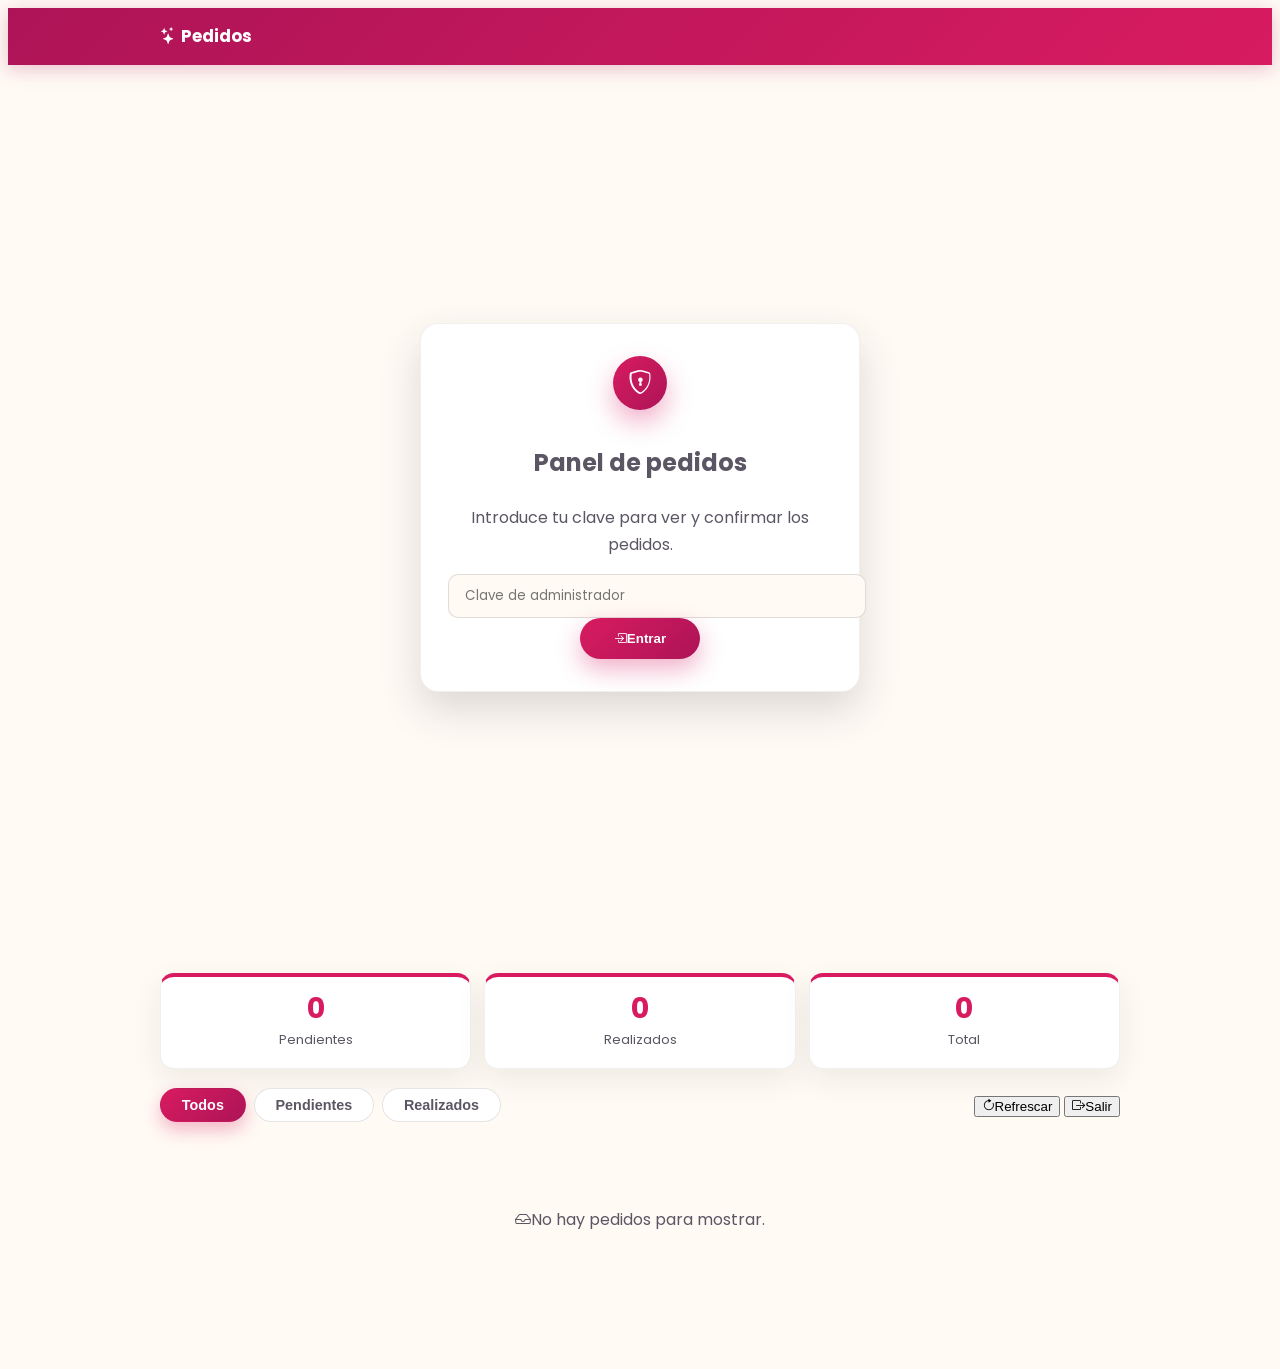
==== admin.html @ 64a89573 "Primera version de la pagina" ====
<!DOCTYPE html>
<html lang="es">
    <head>
        <meta charset="utf-8" />
        <meta name="viewport" content="width=device-width, initial-scale=1" />
        <meta name="robots" content="noindex, nofollow" />
        <title>Panel de pedidos | Darlin Personalizados</title>

        <link rel="preconnect" href="https://fonts.googleapis.com" />
        <link rel="preconnect" href="https://fonts.gstatic.com" crossorigin />
        <link href="https://fonts.googleapis.com/css2?family=Poppins:wght@400;500;600;700&display=swap" rel="stylesheet" />
        <link href="https://cdn.jsdelivr.net/npm/bootstrap-icons@1.11.3/font/bootstrap-icons.css" rel="stylesheet" />
        <link href="css/catalogo.css" rel="stylesheet" />
        <link href="css/admin.css" rel="stylesheet" />
    </head>
    <body class="admin-body">
        <header class="admin-topbar">
            <div class="admin-topbar-inner">
                <span class="admin-brand"><i class="bi-stars me-1"></i> Pedidos</span>
                <span class="admin-fecha" id="admin-fecha"></span>
            </div>
        </header>

        <!-- Acceso -->
        <section class="admin-login" id="admin-login">
            <div class="admin-login-card">
                <div class="admin-login-icon"><i class="bi-shield-lock"></i></div>
                <h1 class="h5 fw-bold mb-2">Panel de pedidos</h1>
                <p class="small text-muted mb-3">Introduce tu clave para ver y confirmar los pedidos.</p>
                <form id="admin-form">
                    <input type="password" id="admin-clave" class="admin-input" placeholder="Clave de administrador" autocomplete="current-password" required />
                    <button type="submit" class="btn btn-rosa-solido w-100 mt-3"><i class="bi-box-arrow-in-right me-2"></i>Entrar</button>
                </form>
                <div class="alert alert-danger mt-3 mb-0 d-none" id="admin-error" role="alert"></div>
            </div>
        </section>

        <!-- Panel -->
        <main class="admin-panel d-none" id="admin-panel">
            <div class="admin-resumen">
                <div class="admin-stat">
                    <span class="admin-stat-num" id="stat-pendientes">0</span>
                    <span class="admin-stat-label">Pendientes</span>
                </div>
                <div class="admin-stat">
                    <span class="admin-stat-num" id="stat-realizados">0</span>
                    <span class="admin-stat-label">Realizados</span>
                </div>
                <div class="admin-stat">
                    <span class="admin-stat-num" id="stat-total">0</span>
                    <span class="admin-stat-label">Total</span>
                </div>
            </div>

            <div class="admin-acciones">
                <div class="admin-filtros">
                    <button type="button" class="filtro-btn active" data-filtro-estado="todos">Todos</button>
                    <button type="button" class="filtro-btn" data-filtro-estado="pendiente">Pendientes</button>
                    <button type="button" class="filtro-btn" data-filtro-estado="realizado">Realizados</button>
                </div>
                <div class="d-flex gap-2">
                    <button type="button" class="btn btn-outline-secondary btn-sm" id="admin-refrescar"><i class="bi-arrow-clockwise me-1"></i>Refrescar</button>
                    <button type="button" class="btn btn-outline-danger btn-sm" id="admin-salir"><i class="bi-box-arrow-right me-1"></i>Salir</button>
                </div>
            </div>

            <div class="admin-lista" id="admin-lista"></div>
            <p class="admin-vacio d-none" id="admin-vacio"><i class="bi-inbox d-block display-5 mb-2"></i>No hay pedidos para mostrar.</p>
        </main>

        <script src="js/admin.js"></script>
    </body>
</html>
---- css/catalogo.css ----
﻿/* ============================================================
   Darlin Personalizados - Estilos del catálogo
   Paleta: rosa principal + dorado + crema
   ============================================================ */

:root {
    --rosa: #d81b60;
    --rosa-oscuro: #ad1457;
    --rosa-claro: #f8bbd0;
    --rosa-humo: #fdf0f4;
    --dorado: #c9a227;
    --dorado-oscuro: #8a6a10;
    --dorado-claro: #f3e5b8;
    --crema: #fffaf4;
    --tinta: #2d2a32;
    --gris-texto: #5c5664;
    --blanco: #ffffff;
    --sombra: 0 10px 30px rgba(45, 42, 50, 0.08);
    --sombra-alta: 0 18px 40px rgba(45, 42, 50, 0.16);
    --radio: 16px;
}

* {
    -webkit-tap-highlight-color: transparent;
}

html {
    scroll-behavior: smooth;
}

body {
    background-color: var(--crema);
    font-family: 'Poppins', system-ui, sans-serif;
    color: var(--gris-texto);
    line-height: 1.7;
}

/* El tema base usa "Merriweather Sans" (no instalada): todo vuelve a Poppins */
h1,
h2,
h3,
h4,
h5,
h6,
.h1,
.h2,
.h3,
.h4,
.h5,
.h6 {
    font-family: 'Poppins', system-ui, sans-serif;
}

/* Los anclajes del menú no deben quedar tapados bajo la barra fija */
section[id],
header.masthead {
    scroll-margin-top: 4.5rem;
}

img {
    max-width: 100%;
}

/* Accesibilidad: foco visible en todo lo interactivo */
a:focus-visible,
button:focus-visible {
    outline: 3px solid var(--dorado);
    outline-offset: 2px;
    border-radius: 6px;
}

/* --------------------------- NAVEGACIÓN --------------------------- */

#mainNav {
    background-color: rgba(255, 255, 255, 0.96);
    backdrop-filter: blur(8px);
    box-shadow: 0 2px 14px rgba(45, 42, 50, 0.07);
    transition: padding 0.3s ease, box-shadow 0.3s ease;
}

#mainNav .navbar-brand {
    font-family: 'Poppins', system-ui, sans-serif;
    color: var(--tinta) !important;
    font-weight: 700;
    letter-spacing: 0.02em;
}

#mainNav .navbar-brand i {
    color: var(--dorado);
}

#mainNav .navbar-nav .nav-item .nav-link,
#mainNav.navbar-shrink .navbar-nav .nav-item .nav-link {
    font-family: 'Poppins', system-ui, sans-serif;
    color: var(--tinta) !important;
    font-weight: 500;
    position: relative;
    padding-left: 0.25rem;
    padding-right: 0.25rem;
}

#mainNav .navbar-nav .nav-item .nav-link::after {
    content: "";
    position: absolute;
    left: 0;
    bottom: 0.15rem;
    width: 0;
    height: 2px;
    background: linear-gradient(90deg, var(--rosa), var(--dorado));
    border-radius: 2px;
    transition: width 0.25s ease;
}

/* El tema base pinta hover/activo en naranja #f4623a con !important:
   esta regla (misma especificidad, archivo posterior) lo reemplaza */
#mainNav .navbar-nav .nav-item .nav-link:hover,
#mainNav .navbar-nav .nav-item .nav-link:active,
#mainNav .navbar-nav .nav-item .nav-link.active,
#mainNav.navbar-shrink .navbar-nav .nav-item .nav-link:hover,
#mainNav.navbar-shrink .navbar-nav .nav-item .nav-link.active,
#mainNav .navbar-nav .nav-item .nav-link:focus-visible {
    color: var(--rosa) !important;
}

#mainNav .navbar-nav .nav-item .nav-link:hover::after,
#mainNav .navbar-nav .nav-item .nav-link.active::after {
    width: 100%;
}

.navbar-toggler {
    border: none;
    color: var(--tinta);
}

/* CTA de WhatsApp dentro del menú */
#mainNav .navbar-nav .nav-item .nav-link.nav-whatsapp,
#mainNav.navbar-shrink .navbar-nav .nav-item .nav-link.nav-whatsapp {
    background: linear-gradient(135deg, #25d366, #1ebd56);
    color: var(--blanco) !important;
    border-radius: 999px;
    padding: 0.45rem 1.1rem;
    margin-top: 0.15rem;
    box-shadow: 0 6px 14px rgba(37, 211, 102, 0.35);
}

#mainNav .navbar-nav .nav-item .nav-link.nav-whatsapp::after {
    display: none;
}

#mainNav .navbar-nav .nav-item .nav-link.nav-whatsapp:hover,
#mainNav .navbar-nav .nav-item .nav-link.nav-whatsapp.active,
#mainNav.navbar-shrink .navbar-nav .nav-item .nav-link.nav-whatsapp:hover {
    background: linear-gradient(135deg, #1ebd56, #149e47);
    color: var(--blanco) !important;
}

@media (max-width: 991.98px) {
    #mainNav .navbar-nav .nav-item .nav-link.nav-whatsapp {
        display: inline-block;
        text-align: center;
        margin-top: 0.6rem;
    }
}

/* --------------------------- HERO / MASTHEAD --------------------------- */

header.masthead {
    position: relative;
    display: flex;
    align-items: center;
    min-height: 92vh;
    padding-top: 7rem;
    padding-bottom: 5rem;
    text-align: center;
    color: var(--blanco);
    /* Velo oscuro doble: el texto se lee sobre cualquier zona de la foto */
    background:
        linear-gradient(rgba(26, 14, 20, 0.62), rgba(26, 14, 20, 0.62)),
        linear-gradient(135deg, rgba(146, 12, 53, 0.92) 0%, rgba(216, 27, 96, 0.82) 45%, rgba(201, 162, 39, 0.68) 100%),
        url("../assets/img/bg-masthead.jpg");
    background-position: center;
    background-repeat: no-repeat;
    background-size: cover;
}

header.masthead .hero-kicker {
    display: inline-block;
    padding: 0.4rem 1.1rem;
    margin-bottom: 1.4rem;
    font-size: 0.78rem;
    font-weight: 600;
    letter-spacing: 0.18em;
    text-transform: uppercase;
    color: var(--blanco);
    background: rgba(26, 14, 20, 0.45);
    border: 1px solid rgba(255, 255, 255, 0.65);
    border-radius: 999px;
    text-shadow: 0 1px 8px rgba(0, 0, 0, 0.6);
}

header.masthead h1 {
    color: var(--blanco);
    font-weight: 700;
    font-size: clamp(2.2rem, 5vw, 3.6rem);
    line-height: 1.15;
    text-shadow: 0 3px 22px rgba(0, 0, 0, 0.55);
}

header.masthead .hero-sub {
    max-width: 42rem;
    margin: 1.3rem auto 2.2rem;
    font-size: clamp(1rem, 2vw, 1.2rem);
    color: #ffffff;
    text-shadow: 0 2px 14px rgba(0, 0, 0, 0.5);
}

header.masthead .btn {
    border-radius: 999px;
    padding: 0.8rem 2rem;
    font-weight: 600;
}

.hero-scroll {
    position: absolute;
    left: 50%;
    bottom: 1.6rem;
    transform: translateX(-50%);
    color: rgba(255, 255, 255, 0.85);
    font-size: 1.5rem;
    animation: rebote 1.8s ease-in-out infinite;
}

@keyframes rebote {

    0%,
    100% {
        transform: translate(-50%, 0);
    }

    50% {
        transform: translate(-50%, 8px);
    }
}

/* --------------------------- BOTONES --------------------------- */

.btn-rosa {
    background-color: var(--blanco);
    color: var(--rosa-oscuro);
    border: none;
    font-weight: 600;
    transition: transform 0.2s ease, box-shadow 0.2s ease, background-color 0.2s ease;
}

.btn-rosa:hover {
    background-color: var(--dorado-claro);
    color: var(--tinta);
    transform: translateY(-2px);
    box-shadow: var(--sombra-alta);
}

.btn-rosa-solido {
    background: linear-gradient(135deg, var(--rosa), var(--rosa-oscuro));
    color: var(--blanco) !important;
    border: none;
    border-radius: 999px;
    padding: 0.8rem 2.1rem;
    font-weight: 600;
    box-shadow: 0 10px 24px rgba(216, 27, 96, 0.35);
    transition: transform 0.2s ease, box-shadow 0.2s ease;
}

.btn-rosa-solido:hover {
    transform: translateY(-2px);
    box-shadow: 0 16px 30px rgba(173, 20, 87, 0.45);
    color: var(--blanco) !important;
}

.btn-ghost {
    border: 2px solid rgba(255, 255, 255, 0.8);
    color: var(--blanco);
    background: transparent;
}

.btn-ghost:hover {
    background: var(--blanco);
    color: var(--rosa-oscuro);
    border-color: var(--blanco);
}

.btn-whatsapp {
    background-color: #25d366;
    color: var(--blanco) !important;
    border: none;
    font-weight: 600;
    transition: background-color 0.2s ease, transform 0.2s ease;
}

.btn-whatsapp:hover {
    background-color: #1ebd56;
    color: var(--blanco) !important;
    transform: translateY(-1px);
}

/* --------------------------- TÍTULOS DE SECCIÓN --------------------------- */

.section-kicker {
    font-size: 0.78rem;
    font-weight: 700;
    letter-spacing: 0.2em;
    text-transform: uppercase;
    color: var(--dorado-oscuro);
}

.section-title {
    color: var(--tinta);
    font-weight: 700;
}

.divider-oro {
    width: 4rem;
    height: 3px;
    border: 0;
    border-radius: 999px;
    margin: 1rem auto 1.25rem;
    background: linear-gradient(90deg, var(--rosa), var(--dorado));
    opacity: 1;
}

/* --------------------------- FILOSOFÍA --------------------------- */

#filosofia {
    background:
        radial-gradient(circle at 10% 0%, var(--rosa-humo), transparent 45%),
        var(--blanco);
}

.value-card {
    height: 100%;
    background: var(--blanco);
    border: 1px solid rgba(45, 42, 50, 0.06);
    border-top: 4px solid var(--rosa);
    border-radius: var(--radio);
    padding: 1.8rem;
    box-shadow: var(--sombra);
    transition: transform 0.25s ease, box-shadow 0.25s ease;
}

.value-card:hover {
    transform: translateY(-6px);
    box-shadow: var(--sombra-alta);
}

.value-card .value-icon {
    display: inline-flex;
    align-items: center;
    justify-content: center;
    width: 3rem;
    height: 3rem;
    margin-bottom: 1rem;
    font-size: 1.4rem;
    color: var(--rosa);
    background: var(--rosa-humo);
    border-radius: 12px;
}

.value-card h3 {
    color: var(--tinta);
    font-size: 1.1rem;
    font-weight: 700;
    margin-bottom: 0.6rem;
}

.value-list {
    list-style: none;
    padding: 0;
    margin: 0;
}

.value-list li {
    position: relative;
    padding-left: 1.6rem;
    margin-bottom: 0.8rem;
}

.value-list li::before {
    content: "\f26c";
    font-family: "bootstrap-icons";
    position: absolute;
    left: 0;
    top: 0;
    color: var(--dorado-oscuro);
}

.value-list strong {
    color: var(--tinta);
}

.principio-box {
    background: linear-gradient(135deg, var(--rosa-humo), #fff8e8);
    border: 1px dashed var(--dorado);
    border-radius: var(--radio);
    padding: 1.8rem;
}

/* --------------------------- CATÁLOGO --------------------------- */

#catalogo {
    background:
        linear-gradient(rgba(255, 250, 244, 0.94), rgba(255, 250, 244, 0.94)),
        repeating-linear-gradient(45deg, var(--rosa-humo) 0 12px, var(--crema) 12px 24px);
}

.filtros {
    display: flex;
    flex-wrap: wrap;
    justify-content: center;
    gap: 0.6rem;
    margin-bottom: 2.2rem;
}

.filtro-btn {
    border: 1.5px solid rgba(45, 42, 50, 0.12);
    background: var(--blanco);
    color: var(--gris-texto);
    font-weight: 600;
    font-size: 0.9rem;
    padding: 0.5rem 1.3rem;
    border-radius: 999px;
    cursor: pointer;
    transition: all 0.2s ease;
}

.filtro-btn:hover {
    border-color: var(--rosa);
    color: var(--rosa);
}

.filtro-btn.active {
    background: linear-gradient(135deg, var(--rosa), var(--rosa-oscuro));
    border-color: transparent;
    color: var(--blanco);
    box-shadow: 0 8px 18px rgba(216, 27, 96, 0.3);
}

.resultado-contador {
    text-align: center;
    font-size: 0.9rem;
    color: var(--gris-texto);
    margin-bottom: 1.5rem;
}

/* Estado inicial: aún no se ha elegido categoría */
.resultado-contador.esperando {
    display: inline-block;
    margin-left: auto;
    margin-right: auto;
    padding: 0.75rem 1.4rem;
    font-weight: 600;
    color: var(--tinta);
    background: rgba(243, 229, 184, 0.4);
    border: 1.5px dashed var(--dorado);
    border-radius: 12px;
}

/* Con JS el catálogo nace vacío: solo se ve lo de la categoría elegida.
   Sin JS (o si el script falla) se ven todos los productos igual que antes. */
html.js .producto {
    display: none;
}

html.js .producto.mostrar {
    display: block;
    animation: aparece 0.35s ease both;
}

@keyframes aparece {
    from {
        opacity: 0;
        transform: translateY(14px);
    }

    to {
        opacity: 1;
        transform: translateY(0);
    }
}

.product-card {
    display: flex;
    flex-direction: column;
    background: var(--blanco);
    border: 1px solid rgba(45, 42, 50, 0.06);
    border-radius: var(--radio);
    overflow: hidden;
    box-shadow: var(--sombra);
    transition: transform 0.25s ease, box-shadow 0.25s ease;
}

.product-card:hover {
    transform: translateY(-6px);
    box-shadow: var(--sombra-alta);
}

.product-img-wrap {
    position: relative;
    overflow: hidden;
    background: var(--rosa-humo);
}

.product-img {
    display: block;
    width: 100%;
    height: 230px;
    object-fit: cover;
    transition: transform 0.4s ease;
}

.product-card:hover .product-img {
    transform: scale(1.05);
}

.product-num {
    position: absolute;
    top: 0.7rem;
    left: 0.7rem;
    background: rgba(45, 42, 50, 0.78);
    color: var(--blanco);
    font-size: 0.72rem;
    font-weight: 600;
    padding: 0.2rem 0.6rem;
    border-radius: 999px;
    backdrop-filter: blur(3px);
}

.badge-category {
    display: inline-block;
    background: var(--rosa-humo);
    color: var(--rosa);
    font-size: 0.72rem;
    font-weight: 700;
    letter-spacing: 0.04em;
    text-transform: uppercase;
    padding: 0.32rem 0.8rem;
    border-radius: 999px;
}

.product-price {
    color: var(--rosa);
    font-size: 1.3rem;
    font-weight: 700;
}

.product-price .moneda {
    font-size: 0.85rem;
    font-weight: 600;
    color: var(--dorado-oscuro);
    margin-right: 0.15rem;
}

.product-card .btn-whatsapp {
    width: 100%;
    border-radius: 10px;
    padding: 0.6rem;
}

.vacio-msg {
    display: none;
    text-align: center;
    color: var(--gris-texto);
    padding: 2.5rem 1rem;
}

.vacio-msg.visible {
    display: block;
}

/* --------------------------- CONTACTO --------------------------- */

#contacto {
    background:
        linear-gradient(135deg, rgba(146, 12, 53, 0.94), rgba(216, 27, 96, 0.88)),
        url("../assets/img/bg-masthead.jpg");
    background-position: center;
    background-size: cover;
    background-attachment: fixed;
    color: var(--blanco);
}

#contacto .section-title,
#contacto h2 {
    color: var(--blanco);
}

#contacto p {
    color: rgba(255, 255, 255, 0.9);
}

.contacto-datos {
    display: flex;
    flex-wrap: wrap;
    justify-content: center;
    gap: 1rem 2rem;
    margin-top: 1.6rem;
    font-size: 0.95rem;
    color: rgba(255, 255, 255, 0.92);
}

.contacto-datos i {
    color: var(--dorado-claro);
    margin-right: 0.4rem;
}

/* --------------------------- FOOTER --------------------------- */

footer {
    background: var(--tinta);
    color: rgba(255, 255, 255, 0.75);
}

footer .footer-brand {
    color: var(--blanco);
    font-weight: 700;
}

footer .footer-brand i {
    color: var(--dorado);
}

footer a {
    color: rgba(255, 255, 255, 0.75);
    text-decoration: none;
    transition: color 0.2s ease;
}

footer a:hover {
    color: var(--dorado-claro);
}

.footer-links {
    list-style: none;
    padding: 0;
    margin: 0;
}

.footer-links li {
    margin-bottom: 0.4rem;
}

/* --------------------------- BOTÓN SUBIR --------------------------- */

#btn-subir {
    position: fixed;
    right: 1.2rem;
    bottom: 1.2rem;
    z-index: 1030;
    width: 2.9rem;
    height: 2.9rem;
    display: grid;
    place-items: center;
    border: none;
    border-radius: 50%;
    background: linear-gradient(135deg, var(--rosa), var(--rosa-oscuro));
    color: var(--blanco);
    font-size: 1.2rem;
    box-shadow: 0 10px 24px rgba(216, 27, 96, 0.4);
    opacity: 0;
    visibility: hidden;
    transform: translateY(12px);
    transition: all 0.25s ease;
    cursor: pointer;
}

#btn-subir.visible {
    opacity: 1;
    visibility: visible;
    transform: translateY(0);
}

#btn-subir:hover {
    background: linear-gradient(135deg, var(--rosa-oscuro), var(--rosa));
}

/* --------------------------- RESPONSIVE --------------------------- */

@media (max-width: 767.98px) {
    header.masthead {
        min-height: 78vh;
        padding-top: 6.5rem;
    }

    #contacto {
        background-attachment: scroll;
    }

    .product-img {
        height: 210px;
    }
}

/* Respeta a quienes prefieren menos animación */
@media (prefers-reduced-motion: reduce) {

    html {
        scroll-behavior: auto;
    }

    *,
    *::before,
    *::after {
        animation-duration: 0.001ms !important;
        animation-iteration-count: 1 !important;
        transition-duration: 0.001ms !important;
    }
}
---- css/admin.css ----
/* ============================================================
   Panel de pedidos - Darlin Personalizados
   ============================================================ */

.admin-body {
    background: var(--crema);
    min-height: 100vh;
}

/* --------------------------- BARRA SUPERIOR --------------------------- */

.admin-topbar {
    position: sticky;
    top: 0;
    z-index: 10;
    color: #fff;
    background: linear-gradient(135deg, var(--rosa-oscuro), var(--rosa));
    box-shadow: 0 4px 18px rgba(173, 20, 87, 0.25);
}

.admin-topbar-inner {
    max-width: 960px;
    margin: 0 auto;
    padding: 0.9rem 1.2rem;
    display: flex;
    align-items: center;
    justify-content: space-between;
    gap: 1rem;
}

.admin-brand {
    font-weight: 700;
    font-size: 1.05rem;
}

.admin-fecha {
    font-size: 0.82rem;
    opacity: 0.9;
    text-transform: capitalize;
}

/* --------------------------- ACCESO --------------------------- */

.admin-login {
    display: grid;
    place-items: center;
    min-height: calc(100vh - 4rem);
    padding: 1.5rem;
}

.admin-login-card {
    width: min(24rem, 100%);
    background: #fff;
    border: 1px solid rgba(45, 42, 50, 0.07);
    border-radius: 18px;
    padding: 2rem 1.7rem;
    text-align: center;
    box-shadow: var(--sombra-alta);
}

.admin-login-icon {
    display: inline-grid;
    place-items: center;
    width: 3.4rem;
    height: 3.4rem;
    margin-bottom: 0.8rem;
    border-radius: 50%;
    font-size: 1.5rem;
    color: #fff;
    background: linear-gradient(135deg, var(--rosa), var(--rosa-oscuro));
    box-shadow: 0 12px 26px rgba(216, 27, 96, 0.35);
}

.admin-input {
    width: 100%;
    border: 1.5px solid rgba(45, 42, 50, 0.15);
    border-radius: 10px;
    padding: 0.7rem 1rem;
    font-family: 'Poppins', system-ui, sans-serif;
    color: var(--tinta);
    background: var(--crema);
}

.admin-input:focus {
    outline: none;
    border-color: var(--rosa);
}

/* --------------------------- PANEL --------------------------- */

.admin-panel {
    max-width: 960px;
    margin: 0 auto;
    padding: 1.5rem 1.2rem 4rem;
}

.admin-resumen {
    display: grid;
    grid-template-columns: repeat(3, 1fr);
    gap: 0.8rem;
    margin-bottom: 1.2rem;
}

.admin-stat {
    background: #fff;
    border: 1px solid rgba(45, 42, 50, 0.07);
    border-top: 4px solid var(--rosa);
    border-radius: 14px;
    padding: 1rem;
    text-align: center;
    box-shadow: var(--sombra);
}

.admin-stat-num {
    display: block;
    font-size: 1.8rem;
    font-weight: 700;
    color: var(--rosa);
    line-height: 1.1;
}

.admin-stat-label {
    font-size: 0.82rem;
    color: var(--gris-texto);
}

.admin-acciones {
    display: flex;
    flex-wrap: wrap;
    align-items: center;
    justify-content: space-between;
    gap: 0.8rem;
    margin-bottom: 1.2rem;
}

.admin-filtros {
    display: flex;
    flex-wrap: wrap;
    gap: 0.5rem;
}

/* --------------------------- TARJETAS --------------------------- */

.admin-lista {
    display: grid;
    grid-template-columns: repeat(auto-fill, minmax(19rem, 1fr));
    gap: 1rem;
}

.admin-card {
    background: #fff;
    border: 1px solid rgba(45, 42, 50, 0.07);
    border-left: 5px solid #f0b429;
    border-radius: 14px;
    padding: 1.1rem 1.2rem;
    box-shadow: var(--sombra);
}

.admin-card.es-realizado {
    border-left-color: #25d366;
    opacity: 0.92;
}

.admin-card-top {
    display: flex;
    align-items: center;
    justify-content: space-between;
    gap: 0.5rem;
    margin-bottom: 0.5rem;
}

.admin-card-codigo {
    font-weight: 700;
    letter-spacing: 0.06em;
    color: var(--tinta);
}

.admin-badge {
    font-size: 0.72rem;
    font-weight: 700;
    text-transform: uppercase;
    letter-spacing: 0.04em;
    padding: 0.28rem 0.7rem;
    border-radius: 999px;
}

.badge-pendiente {
    color: #8a6400;
    background: #fff4d6;
}

.badge-realizado {
    color: #14804a;
    background: #d8f5e4;
}

.admin-card-nombre {
    font-size: 1.05rem;
    font-weight: 700;
    color: var(--tinta);
    margin: 0 0 0.4rem;
}

.admin-card-tel,
.admin-card-prod,
.admin-card-notas,
.admin-card-datos {
    margin: 0 0 0.35rem;
    font-size: 0.9rem;
    color: var(--gris-texto);
}

.admin-card-notas {
    font-style: italic;
}

.admin-card-datos {
    font-size: 0.8rem;
    color: #8b8493;
}

.admin-card-acciones {
    display: flex;
    flex-wrap: wrap;
    gap: 0.5rem;
    margin-top: 0.8rem;
}

.admin-vacio {
    text-align: center;
    color: var(--gris-texto);
    padding: 3rem 1rem;
}

@media (max-width: 575.98px) {
    .admin-resumen {
        grid-template-columns: 1fr;
    }
}
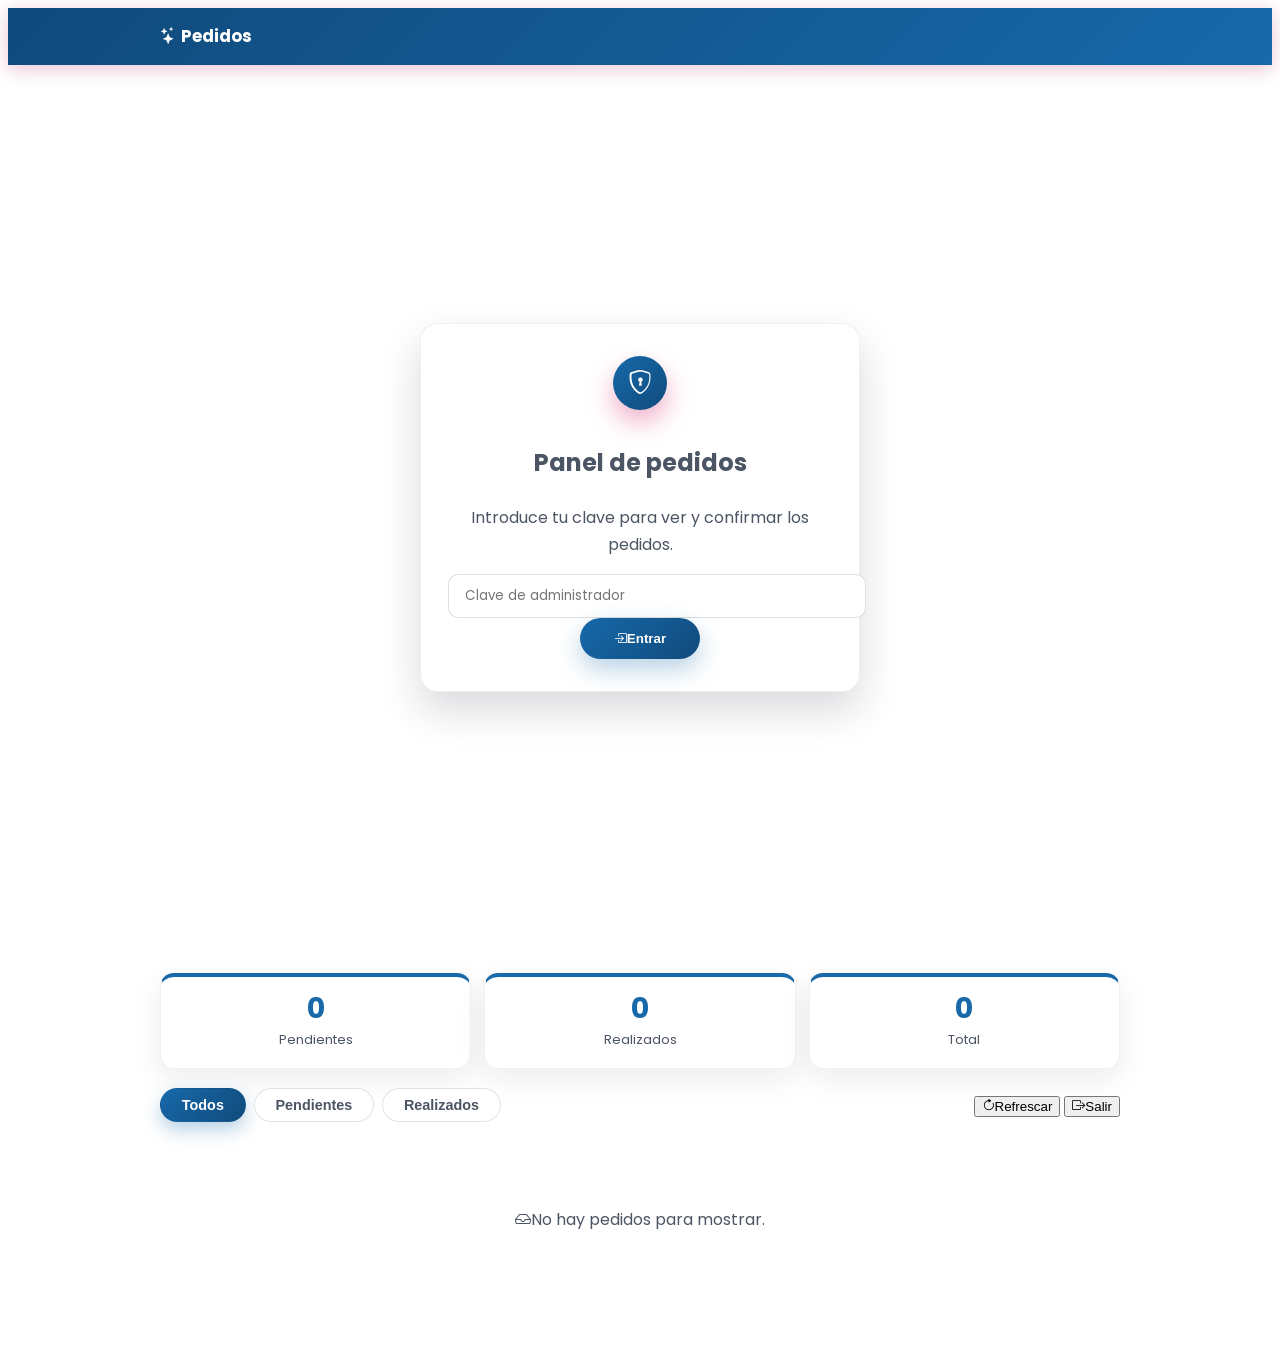
==== commit e4f27c5b: "Actualiza Estampado Darlin Co-authored-by: Copilot <223556219+Copilot@users.noreply.github.com>" ====
--- a/admin.html
+++ b/admin.html
@@ -4,7 +4,7 @@
         <meta charset="utf-8" />
         <meta name="viewport" content="width=device-width, initial-scale=1" />
         <meta name="robots" content="noindex, nofollow" />
-        <title>Panel de pedidos | Darlin Personalizados</title>
+        <title>Panel de pedidos | Estampado Darlin</title>
 
         <link rel="preconnect" href="https://fonts.googleapis.com" />
         <link rel="preconnect" href="https://fonts.gstatic.com" crossorigin />
--- a/css/catalogo.css
+++ b/css/catalogo.css
@@ -1,23 +1,31 @@
 ﻿/* ============================================================
-   Darlin Personalizados - Estilos del catálogo
-   Paleta: rosa principal + dorado + crema
+   Estampado Darlin - Estilos del catálogo
+   Paleta: azul + blanco + negro
    ============================================================ */
 
 :root {
-    --rosa: #d81b60;
-    --rosa-oscuro: #ad1457;
-    --rosa-claro: #f8bbd0;
-    --rosa-humo: #fdf0f4;
-    --dorado: #c9a227;
-    --dorado-oscuro: #8a6a10;
-    --dorado-claro: #f3e5b8;
-    --crema: #fffaf4;
-    --tinta: #2d2a32;
-    --gris-texto: #5c5664;
+    --rosa: #1769aa;
+    --rosa-oscuro: #104a7c;
+    --rosa-claro: #dbeeff;
+    --rosa-humo: #eff7ff;
+    --dorado: #1769aa;
+    --dorado-oscuro: #104a7c;
+    --dorado-claro: #dbeeff;
+    --crema: #ffffff;
+    --tinta: #111827;
+    --gris-texto: #4b5563;
     --blanco: #ffffff;
-    --sombra: 0 10px 30px rgba(45, 42, 50, 0.08);
-    --sombra-alta: 0 18px 40px rgba(45, 42, 50, 0.16);
+    --bs-primary: #1769aa;
+    --bs-primary-rgb: 23, 105, 170;
+    --bs-link-color: #104a7c;
+    --bs-link-hover-color: #0b3558;
+    --sombra: 0 10px 30px rgba(17, 24, 39, 0.08);
+    --sombra-alta: 0 18px 40px rgba(17, 24, 39, 0.16);
     --radio: 16px;
+}
+
+[hidden] {
+    display: none !important;
 }
 
 * {
@@ -64,7 +72,7 @@
 /* Accesibilidad: foco visible en todo lo interactivo */
 a:focus-visible,
 button:focus-visible {
-    outline: 3px solid var(--dorado);
+    outline: 3px solid var(--rosa);
     outline-offset: 2px;
     border-radius: 6px;
 }
@@ -74,7 +82,7 @@
 #mainNav {
     background-color: rgba(255, 255, 255, 0.96);
     backdrop-filter: blur(8px);
-    box-shadow: 0 2px 14px rgba(45, 42, 50, 0.07);
+    box-shadow: 0 2px 14px rgba(17, 24, 39, 0.07);
     transition: padding 0.3s ease, box-shadow 0.3s ease;
 }
 
@@ -106,13 +114,12 @@
     bottom: 0.15rem;
     width: 0;
     height: 2px;
-    background: linear-gradient(90deg, var(--rosa), var(--dorado));
+    background: var(--rosa);
     border-radius: 2px;
     transition: width 0.25s ease;
 }
 
-/* El tema base pinta hover/activo en naranja #f4623a con !important:
-   esta regla (misma especificidad, archivo posterior) lo reemplaza */
+/* Reemplaza el color de interacción naranja del tema base. */
 #mainNav .navbar-nav .nav-item .nav-link:hover,
 #mainNav .navbar-nav .nav-item .nav-link:active,
 #mainNav .navbar-nav .nav-item .nav-link.active,
@@ -135,12 +142,12 @@
 /* CTA de WhatsApp dentro del menú */
 #mainNav .navbar-nav .nav-item .nav-link.nav-whatsapp,
 #mainNav.navbar-shrink .navbar-nav .nav-item .nav-link.nav-whatsapp {
-    background: linear-gradient(135deg, #25d366, #1ebd56);
+    background: linear-gradient(135deg, var(--rosa), var(--rosa-oscuro));
     color: var(--blanco) !important;
     border-radius: 999px;
     padding: 0.45rem 1.1rem;
     margin-top: 0.15rem;
-    box-shadow: 0 6px 14px rgba(37, 211, 102, 0.35);
+    box-shadow: 0 6px 14px rgba(23, 105, 170, 0.3);
 }
 
 #mainNav .navbar-nav .nav-item .nav-link.nav-whatsapp::after {
@@ -150,8 +157,27 @@
 #mainNav .navbar-nav .nav-item .nav-link.nav-whatsapp:hover,
 #mainNav .navbar-nav .nav-item .nav-link.nav-whatsapp.active,
 #mainNav.navbar-shrink .navbar-nav .nav-item .nav-link.nav-whatsapp:hover {
-    background: linear-gradient(135deg, #1ebd56, #149e47);
+    background: linear-gradient(135deg, var(--rosa-oscuro), #0b3558);
     color: var(--blanco) !important;
+}
+
+.btn-carrito-nav {
+    background: transparent;
+    border: 0;
+    cursor: pointer;
+}
+
+.carrito-cantidad {
+    display: inline-grid;
+    place-items: center;
+    min-width: 1.35rem;
+    height: 1.35rem;
+    padding: 0 0.3rem;
+    color: var(--blanco);
+    background: var(--rosa);
+    border-radius: 999px;
+    font-size: 0.75rem;
+    font-weight: 700;
 }
 
 @media (max-width: 991.98px) {
@@ -168,15 +194,15 @@
     position: relative;
     display: flex;
     align-items: center;
-    min-height: 92vh;
-    padding-top: 7rem;
-    padding-bottom: 5rem;
+    min-height: calc(100vh - 5rem);
+    padding-top: 5.5rem;
+    padding-bottom: 3.5rem;
     text-align: center;
     color: var(--blanco);
     /* Velo oscuro doble: el texto se lee sobre cualquier zona de la foto */
     background:
-        linear-gradient(rgba(26, 14, 20, 0.62), rgba(26, 14, 20, 0.62)),
-        linear-gradient(135deg, rgba(146, 12, 53, 0.92) 0%, rgba(216, 27, 96, 0.82) 45%, rgba(201, 162, 39, 0.68) 100%),
+        linear-gradient(rgba(8, 20, 36, 0.62), rgba(8, 20, 36, 0.62)),
+        linear-gradient(135deg, rgba(11, 53, 88, 0.92) 0%, rgba(23, 105, 170, 0.82) 55%, rgba(16, 74, 124, 0.78) 100%),
         url("../assets/img/bg-masthead.jpg");
     background-position: center;
     background-repeat: no-repeat;
@@ -186,13 +212,13 @@
 header.masthead .hero-kicker {
     display: inline-block;
     padding: 0.4rem 1.1rem;
-    margin-bottom: 1.4rem;
+    margin-bottom: 0.9rem;
     font-size: 0.78rem;
     font-weight: 600;
     letter-spacing: 0.18em;
     text-transform: uppercase;
     color: var(--blanco);
-    background: rgba(26, 14, 20, 0.45);
+    background: rgba(8, 20, 36, 0.45);
     border: 1px solid rgba(255, 255, 255, 0.65);
     border-radius: 999px;
     text-shadow: 0 1px 8px rgba(0, 0, 0, 0.6);
@@ -208,10 +234,54 @@
 
 header.masthead .hero-sub {
     max-width: 42rem;
-    margin: 1.3rem auto 2.2rem;
+    margin: 0.8rem auto 1.2rem;
     font-size: clamp(1rem, 2vw, 1.2rem);
     color: #ffffff;
     text-shadow: 0 2px 14px rgba(0, 0, 0, 0.5);
+}
+
+.hero-productos {
+    display: grid;
+    grid-template-columns: repeat(3, minmax(0, 1fr));
+    gap: 1rem;
+    max-width: 46rem;
+    margin: 0 auto;
+}
+
+.hero-producto {
+    position: relative;
+    height: 150px;
+    margin: 0;
+    overflow: hidden;
+    border: 1px solid rgba(255, 255, 255, 0.5);
+    border-radius: 14px;
+    background: rgba(255, 255, 255, 0.12);
+    box-shadow: 0 10px 24px rgba(0, 0, 0, 0.2);
+}
+
+.hero-producto img {
+    display: block;
+    width: 100%;
+    height: 100%;
+    object-fit: cover;
+    transition: transform 0.35s ease;
+}
+
+.hero-producto:hover img {
+    transform: scale(1.05);
+}
+
+.hero-producto figcaption {
+    position: absolute;
+    right: 0;
+    bottom: 0;
+    left: 0;
+    padding: 0.45rem 0.6rem;
+    color: var(--blanco);
+    background: linear-gradient(transparent, rgba(8, 20, 36, 0.88));
+    font-size: 0.85rem;
+    font-weight: 600;
+    text-align: left;
 }
 
 header.masthead .btn {
@@ -266,13 +336,13 @@
     border-radius: 999px;
     padding: 0.8rem 2.1rem;
     font-weight: 600;
-    box-shadow: 0 10px 24px rgba(216, 27, 96, 0.35);
+    box-shadow: 0 10px 24px rgba(23, 105, 170, 0.3);
     transition: transform 0.2s ease, box-shadow 0.2s ease;
 }
 
 .btn-rosa-solido:hover {
     transform: translateY(-2px);
-    box-shadow: 0 16px 30px rgba(173, 20, 87, 0.45);
+    box-shadow: 0 16px 30px rgba(16, 74, 124, 0.4);
     color: var(--blanco) !important;
 }
 
@@ -289,7 +359,7 @@
 }
 
 .btn-whatsapp {
-    background-color: #25d366;
+    background-color: var(--rosa);
     color: var(--blanco) !important;
     border: none;
     font-weight: 600;
@@ -297,9 +367,30 @@
 }
 
 .btn-whatsapp:hover {
-    background-color: #1ebd56;
+    background-color: var(--rosa-oscuro);
     color: var(--blanco) !important;
     transform: translateY(-1px);
+}
+
+.btn-agregar-carrito {
+    width: 100%;
+    padding: 0.65rem;
+    color: var(--blanco) !important;
+    background: linear-gradient(135deg, var(--rosa), var(--rosa-oscuro));
+    border: 0;
+    border-radius: 10px;
+    font-weight: 600;
+    text-align: center;
+    text-decoration: none;
+    transition: transform 0.2s ease, box-shadow 0.2s ease;
+}
+
+.btn-agregar-carrito:hover,
+.btn-agregar-carrito:focus-visible {
+    color: var(--blanco) !important;
+    background: linear-gradient(135deg, var(--rosa-oscuro), #0b3558);
+    transform: translateY(-1px);
+    box-shadow: var(--sombra);
 }
 
 /* --------------------------- TÍTULOS DE SECCIÓN --------------------------- */
@@ -323,7 +414,7 @@
     border: 0;
     border-radius: 999px;
     margin: 1rem auto 1.25rem;
-    background: linear-gradient(90deg, var(--rosa), var(--dorado));
+    background: var(--rosa);
     opacity: 1;
 }
 
@@ -338,7 +429,7 @@
 .value-card {
     height: 100%;
     background: var(--blanco);
-    border: 1px solid rgba(45, 42, 50, 0.06);
+    border: 1px solid rgba(17, 24, 39, 0.06);
     border-top: 4px solid var(--rosa);
     border-radius: var(--radio);
     padding: 1.8rem;
@@ -397,7 +488,7 @@
 }
 
 .principio-box {
-    background: linear-gradient(135deg, var(--rosa-humo), #fff8e8);
+    background: linear-gradient(135deg, var(--rosa-humo), var(--rosa-claro));
     border: 1px dashed var(--dorado);
     border-radius: var(--radio);
     padding: 1.8rem;
@@ -407,7 +498,7 @@
 
 #catalogo {
     background:
-        linear-gradient(rgba(255, 250, 244, 0.94), rgba(255, 250, 244, 0.94)),
+        linear-gradient(rgba(255, 255, 255, 0.94), rgba(255, 255, 255, 0.94)),
         repeating-linear-gradient(45deg, var(--rosa-humo) 0 12px, var(--crema) 12px 24px);
 }
 
@@ -420,7 +511,7 @@
 }
 
 .filtro-btn {
-    border: 1.5px solid rgba(45, 42, 50, 0.12);
+    border: 1.5px solid rgba(17, 24, 39, 0.12);
     background: var(--blanco);
     color: var(--gris-texto);
     font-weight: 600;
@@ -440,7 +531,7 @@
     background: linear-gradient(135deg, var(--rosa), var(--rosa-oscuro));
     border-color: transparent;
     color: var(--blanco);
-    box-shadow: 0 8px 18px rgba(216, 27, 96, 0.3);
+    box-shadow: 0 8px 18px rgba(23, 105, 170, 0.3);
 }
 
 .resultado-contador {
@@ -458,13 +549,13 @@
     padding: 0.75rem 1.4rem;
     font-weight: 600;
     color: var(--tinta);
-    background: rgba(243, 229, 184, 0.4);
-    border: 1.5px dashed var(--dorado);
+    background: rgba(219, 238, 255, 0.65);
+    border: 1.5px dashed var(--rosa);
     border-radius: 12px;
 }
 
-/* Con JS el catálogo nace vacío: solo se ve lo de la categoría elegida.
-   Sin JS (o si el script falla) se ven todos los productos igual que antes. */
+/* Con JS las tarjetas siguen el filtro activo; el filtro inicial muestra todas.
+   Sin JS (o si el script falla) se ven todos los productos. */
 html.js .producto {
     display: none;
 }
@@ -490,7 +581,7 @@
     display: flex;
     flex-direction: column;
     background: var(--blanco);
-    border: 1px solid rgba(45, 42, 50, 0.06);
+    border: 1px solid rgba(17, 24, 39, 0.06);
     border-radius: var(--radio);
     overflow: hidden;
     box-shadow: var(--sombra);
@@ -524,7 +615,7 @@
     position: absolute;
     top: 0.7rem;
     left: 0.7rem;
-    background: rgba(45, 42, 50, 0.78);
+    background: rgba(17, 24, 39, 0.78);
     color: var(--blanco);
     font-size: 0.72rem;
     font-weight: 600;
@@ -579,7 +670,7 @@
 
 #contacto {
     background:
-        linear-gradient(135deg, rgba(146, 12, 53, 0.94), rgba(216, 27, 96, 0.88)),
+        linear-gradient(135deg, rgba(11, 53, 88, 0.94), rgba(23, 105, 170, 0.9)),
         url("../assets/img/bg-masthead.jpg");
     background-position: center;
     background-size: cover;
@@ -607,7 +698,7 @@
 }
 
 .contacto-datos i {
-    color: var(--dorado-claro);
+    color: var(--blanco);
     margin-right: 0.4rem;
 }
 
@@ -645,6 +736,105 @@
 
 .footer-links li {
     margin-bottom: 0.4rem;
+}
+
+/* --------------------------- CARRITO --------------------------- */
+
+.carrito-modal {
+    border: 0;
+    border-radius: 18px;
+    overflow: hidden;
+}
+
+.carrito-modal .modal-header {
+    color: var(--blanco);
+    background: linear-gradient(135deg, var(--rosa-oscuro), var(--rosa));
+}
+
+.carrito-modal .modal-title {
+    font-weight: 700;
+}
+
+.carrito-items {
+    display: grid;
+    gap: 0.8rem;
+}
+
+.carrito-item {
+    display: grid;
+    grid-template-columns: 4.5rem minmax(0, 1fr) auto;
+    align-items: center;
+    gap: 0.8rem;
+    padding: 0.7rem;
+    border: 1px solid rgba(17, 24, 39, 0.1);
+    border-radius: 12px;
+}
+
+.carrito-item img {
+    width: 4.5rem;
+    height: 4.5rem;
+    object-fit: cover;
+    border-radius: 8px;
+}
+
+.carrito-item-info {
+    display: grid;
+    gap: 0.2rem;
+    min-width: 0;
+}
+
+.carrito-item-info strong {
+    color: var(--tinta);
+    font-size: 0.9rem;
+}
+
+.carrito-item-info span {
+    color: var(--gris-texto);
+    font-size: 0.85rem;
+}
+
+.carrito-controles {
+    display: flex;
+    align-items: center;
+    gap: 0.55rem;
+    font-weight: 600;
+}
+
+.carrito-cantidad-btn {
+    width: 2rem;
+    height: 2rem;
+    border: 1px solid var(--rosa);
+    border-radius: 50%;
+    color: var(--rosa-oscuro);
+    background: var(--blanco);
+    font-size: 1.1rem;
+    line-height: 1;
+}
+
+.carrito-cantidad-btn:hover {
+    color: var(--blanco);
+    background: var(--rosa);
+}
+
+.carrito-vacio {
+    padding: 1rem 0;
+    color: var(--gris-texto);
+    text-align: center;
+}
+
+.carrito-total {
+    display: flex;
+    justify-content: space-between;
+    gap: 1rem;
+    margin-top: 1.2rem;
+    padding-top: 1rem;
+    border-top: 1px solid rgba(17, 24, 39, 0.12);
+    color: var(--tinta);
+}
+
+.carrito-total strong {
+    color: var(--rosa-oscuro);
+    font-size: 1.15rem;
 }
 
 /* --------------------------- BOTÓN SUBIR --------------------------- */
@@ -663,7 +853,7 @@
     background: linear-gradient(135deg, var(--rosa), var(--rosa-oscuro));
     color: var(--blanco);
     font-size: 1.2rem;
-    box-shadow: 0 10px 24px rgba(216, 27, 96, 0.4);
+    box-shadow: 0 10px 24px rgba(23, 105, 170, 0.35);
     opacity: 0;
     visibility: hidden;
     transform: translateY(12px);
@@ -685,8 +875,36 @@
 
 @media (max-width: 767.98px) {
     header.masthead {
-        min-height: 78vh;
-        padding-top: 6.5rem;
+        min-height: calc(100vh - 4.5rem);
+        padding: 5rem 0 3rem;
+    }
+
+    .hero-productos {
+        gap: 0.55rem;
+    }
+
+    .hero-producto {
+        height: 125px;
+        border-radius: 10px;
+    }
+
+    .hero-producto figcaption {
+        padding: 0.4rem;
+        font-size: 0.7rem;
+    }
+
+    .carrito-item {
+        grid-template-columns: 3.5rem minmax(0, 1fr);
+    }
+
+    .carrito-item img {
+        width: 3.5rem;
+        height: 3.5rem;
+    }
+
+    .carrito-controles {
+        grid-column: 2;
+        justify-content: flex-start;
     }
 
     #contacto {
--- a/css/admin.css
+++ b/css/admin.css
@@ -1,5 +1,5 @@
 /* ============================================================
-   Panel de pedidos - Darlin Personalizados
+   Panel de pedidos - Estampado Darlin
    ============================================================ */
 
 .admin-body {
